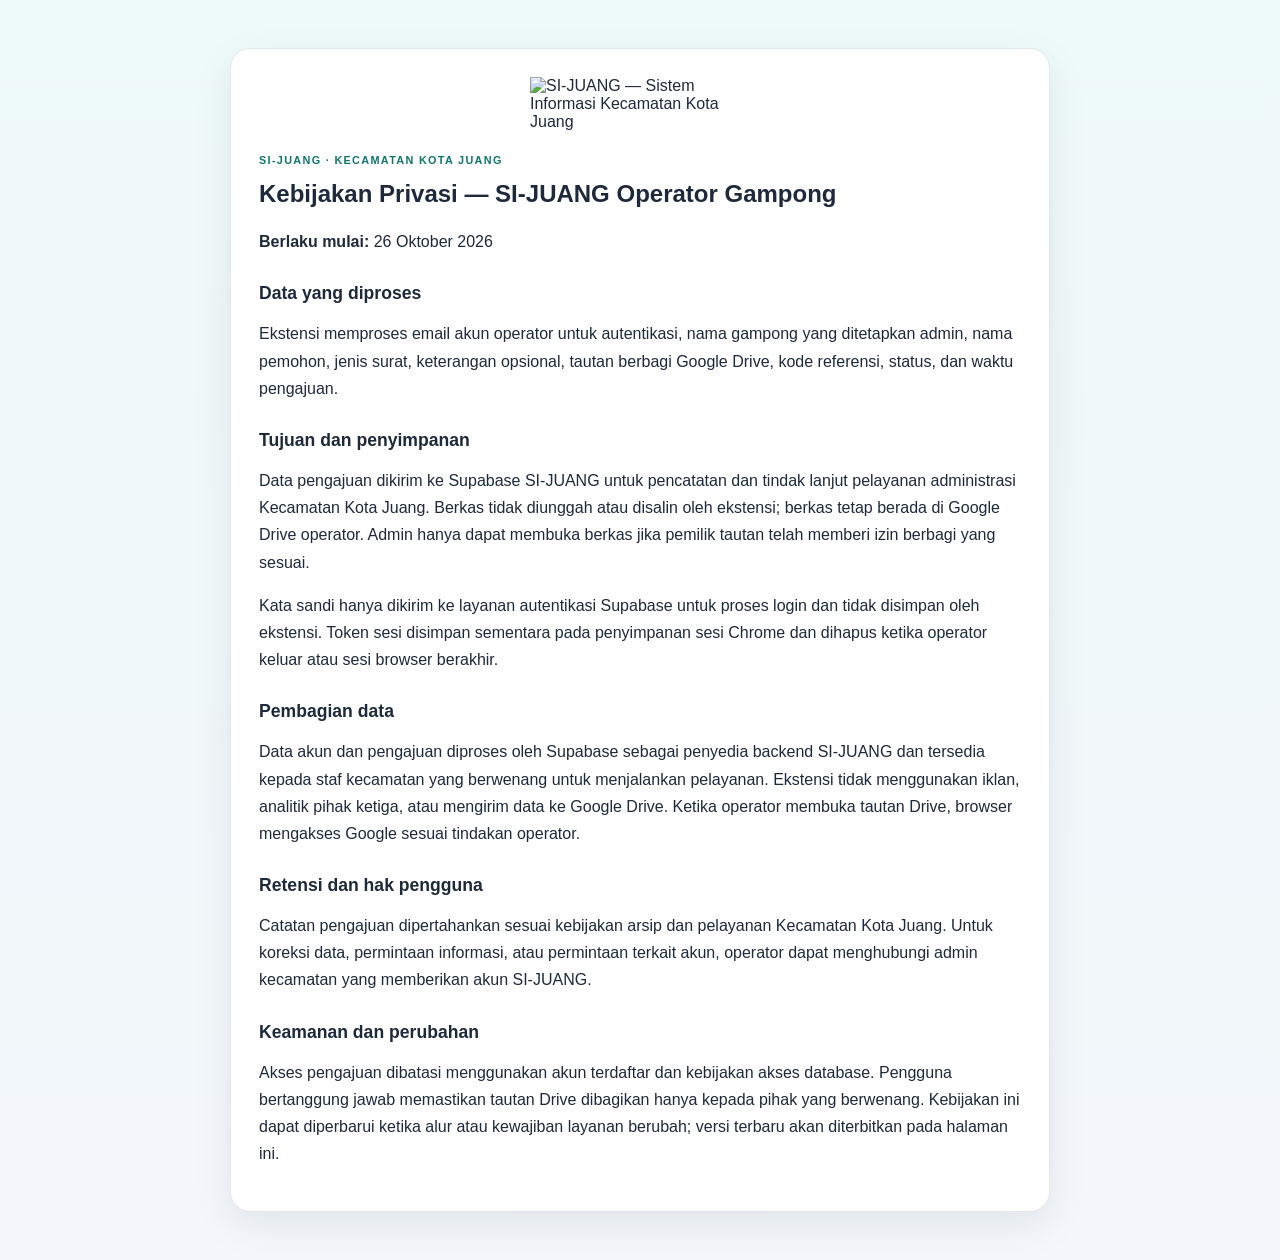
==== privacy.html @ b2eb1e3a "Update SI-JUANG branding" ====
<!doctype html>
<html lang="id">
  <head>
    <meta charset="utf-8" />
    <meta name="viewport" content="width=device-width, initial-scale=1" />
    <meta name="description" content="Kebijakan privasi ekstensi SI-JUANG Operator Gampong." />
    <title>Kebijakan Privasi — SI-JUANG</title>
    <link rel="icon" type="image/png" href="assets/sijuang-icon-48.png" />
    <link rel="stylesheet" href="css/styles.css" />
    <style>
      .privacy-main { width: min(100% - 32px, 820px); margin: 48px auto; }
      .privacy-card { padding: 28px; border: 1px solid var(--line); border-radius: 20px; background: #fff; box-shadow: var(--shadow); }
      .privacy-card h1 { margin-top: 0; }
      .privacy-card h2 { margin-top: 28px; font-size: 1.1rem; }
      .privacy-card p, .privacy-card li { line-height: 1.7; }
    </style>
  </head>
  <body>
    <main class="privacy-main">
      <article class="privacy-card">
        <img src="assets/sijuang-logo.png" alt="SI-JUANG — Sistem Informasi Kecamatan Kota Juang" width="220" style="display:block;max-width:100%;height:auto;margin:0 auto 20px" />
        <p class="login-eyebrow">SI-JUANG · KECAMATAN KOTA JUANG</p>
        <h1>Kebijakan Privasi — SI-JUANG Operator Gampong</h1>
        <p><strong>Berlaku mulai:</strong> 26 Oktober 2026</p>

        <h2>Data yang diproses</h2>
        <p>Ekstensi memproses email akun operator untuk autentikasi, nama gampong yang ditetapkan admin, nama pemohon, jenis surat, keterangan opsional, tautan berbagi Google Drive, kode referensi, status, dan waktu pengajuan.</p>

        <h2>Tujuan dan penyimpanan</h2>
        <p>Data pengajuan dikirim ke Supabase SI-JUANG untuk pencatatan dan tindak lanjut pelayanan administrasi Kecamatan Kota Juang. Berkas tidak diunggah atau disalin oleh ekstensi; berkas tetap berada di Google Drive operator. Admin hanya dapat membuka berkas jika pemilik tautan telah memberi izin berbagi yang sesuai.</p>
        <p>Kata sandi hanya dikirim ke layanan autentikasi Supabase untuk proses login dan tidak disimpan oleh ekstensi. Token sesi disimpan sementara pada penyimpanan sesi Chrome dan dihapus ketika operator keluar atau sesi browser berakhir.</p>

        <h2>Pembagian data</h2>
        <p>Data akun dan pengajuan diproses oleh Supabase sebagai penyedia backend SI-JUANG dan tersedia kepada staf kecamatan yang berwenang untuk menjalankan pelayanan. Ekstensi tidak menggunakan iklan, analitik pihak ketiga, atau mengirim data ke Google Drive. Ketika operator membuka tautan Drive, browser mengakses Google sesuai tindakan operator.</p>

        <h2>Retensi dan hak pengguna</h2>
        <p>Catatan pengajuan dipertahankan sesuai kebijakan arsip dan pelayanan Kecamatan Kota Juang. Untuk koreksi data, permintaan informasi, atau permintaan terkait akun, operator dapat menghubungi admin kecamatan yang memberikan akun SI-JUANG.</p>

        <h2>Keamanan dan perubahan</h2>
        <p>Akses pengajuan dibatasi menggunakan akun terdaftar dan kebijakan akses database. Pengguna bertanggung jawab memastikan tautan Drive dibagikan hanya kepada pihak yang berwenang. Kebijakan ini dapat diperbarui ketika alur atau kewajiban layanan berubah; versi terbaru akan diterbitkan pada halaman ini.</p>
      </article>
    </main>
  </body>
</html>
---- css/styles.css ----
:root {
  --bg: #f4f7fb;
  --panel: #ffffff;
  --panel-alt: #f8fafc;
  --primary: #0f766e;
  --primary-2: #14b8a6;
  --warning: #f59e0b;
  --danger: #ef4444;
  --success: #22c55e;
  --text: #1e293b;
  --muted: #64748b;
  --line: #e2e8f0;
  --shadow: 0 14px 40px rgba(15, 23, 42, 0.08);
}

* { box-sizing: border-box; }
html { scroll-behavior: smooth; }
body {
  margin: 0;
  font-family: "Segoe UI", Arial, sans-serif;
  background: linear-gradient(180deg, #eefaf9 0%, var(--bg) 100%);
  color: var(--text);
}

a { color: inherit; text-decoration: none; }
button, input, select { font: inherit; }
.hidden { display: none !important; }

.login-view {
  min-height: 100vh;
  display: grid;
  place-items: center;
  padding: 24px;
}
.login-card {
  width: min(100%, 440px);
  padding: 30px;
  border: 1px solid var(--line);
  border-radius: 24px;
  background: var(--panel);
  box-shadow: var(--shadow);
}
.login-brand { margin-bottom: 20px; color: #fff; }
.login-eyebrow {
  color: var(--primary);
  font-size: 0.68rem;
  font-weight: 800;
  letter-spacing: 0.12em;
}
.login-card h1 { margin: 8px 0; font-size: 1.7rem; }
.login-card .muted { line-height: 1.6; }
.login-card .stack-form { margin-top: 20px; }
.login-card .primary-btn { width: 100%; margin-top: 10px; }
#loginMessage { line-height: 1.5; }

.app-shell {
  display: flex;
  min-height: 100vh;
}

.sidebar {
  width: 260px;
  background: linear-gradient(180deg, #0f172a 0%, #0f172a 100%);
  color: white;
  padding: 24px 18px;
  position: sticky;
  top: 0;
  height: 100vh;
  overflow-y: auto;
  display: flex;
  flex-direction: column;
}

.brand {
  display: flex;
  align-items: center;
  gap: 12px;
  padding: 8px 10px 18px;
  border-bottom: 1px solid rgba(255,255,255,0.1);
  margin-bottom: 18px;
}

.brand-mark {
  width: 42px; height: 42px; border-radius: 12px;
  background: linear-gradient(135deg, #34d399, #0f766e);
  display: grid; place-items: center; font-weight: 800;
}
.brand h1 { margin: 0; font-size: 1.2rem; }
.brand p { margin: 0; color: #9ec5d7; font-size: 0.65rem; }

.nav-group { margin-top: 18px; }
.nav-group-title {
  font-size: 0.64rem; text-transform: uppercase; letter-spacing: 0.14em; color: #94a3b8; margin: 0 10px 10px;
}
.nav-list { display: flex; flex-direction: column; gap: 8px; }
.nav-item {
  display: flex; align-items: center; gap: 10px; width: 100%; border: 0; background: transparent; color: #cbd5e1; border-radius: 12px; padding: 12px 12px; cursor:pointer; text-align:left; transition: 0.2s ease;
}
.nav-item:hover, .nav-item.active {
  background: rgba(20,184,166,.14); color: #ffffff; transform: translateX(2px);
}
.nav-item .emoji { font-size: 1.1rem; }

.sidebar-footer {
  margin-top: 16px;
  background: rgba(15, 23, 42, 0.72); border:1px solid rgba(255,255,255,.08); border-radius: 16px; padding: 12px;
  flex-shrink: 0;
}
.user-row { display:flex; align-items:center; gap:10px; }
.user-badge {
  width: 38px; height: 38px; border-radius: 12px; background: rgba(52,211,153,.12); border:1px solid rgba(52,211,153,.3); display:grid; place-items: center; color:#7ef5d3; font-weight:800;
}
.user-name { font-weight:700; }
.sidebar-caption { margin-top: 3px; color: #9ec5d7; font-size: 0.68rem; line-height: 1.4; }
.logout-button {
  width: 100%;
  margin-top: 12px;
  padding: 8px 10px;
  border: 1px solid rgba(148,163,184,.3);
  border-radius: 10px;
  background: transparent;
  color: #dfe8f5;
  cursor: pointer;
}
.logout-button:hover { background: rgba(255,255,255,.08); }

.main {
  flex: 1; padding: 20px 24px 40px; min-width: 0;
}
.topbar {
  display:flex; justify-content:space-between; align-items:center; padding: 14px 0 20px;
}
.page-title h2 { margin:0; font-size:1.7rem; }
.page-title p { margin:6px 0 0; color:var(--muted); }
.badge-status {
  background: #ecfdf5; color: #047857; border: 1px solid #bbf7d0; border-radius: 999px; padding: 8px 14px; font-weight:700; font-size: 0.74rem;
}

.dashboard-section { display: grid; gap: 24px; }
.hero-box {
  background: linear-gradient(135deg, #ffffff, #f4fbfb); border:1px solid var(--line); border-radius: 24px; box-shadow: var(--shadow); padding: 22px;
}
.hero-grid {
  display: grid; grid-template-columns: 1.5fr 1fr; gap: 18px; margin-top: 18px;
}

.stats-grid {
  display: grid; grid-template-columns: repeat(4, minmax(140px,1fr)); gap: 14px;
}
.stat-card {
  background: var(--panel); border:1px solid var(--line); border-radius: 18px; padding: 16px; box-shadow: 0 8px 22px rgba(15,23,42,.03);
}
.stat-label { color: var(--muted); font-size: 0.72rem; text-transform: uppercase; letter-spacing: 0.1em; }
.stat-value { font-size: 1.8rem; font-weight: 800; margin-top: 10px; }
.stat-trend { font-size: 0.72rem; margin-top: 6px; color: #0f766e; }
.stat-card.warning .stat-trend { color: #b45309; }
.stat-card.danger .stat-trend { color: #b91c1c; }

.panel {
  background: var(--panel); border:1px solid var(--line); border-radius: 20px; box-shadow: var(--shadow); padding: 18px;
}
.notice-box {
  margin-top: 18px;
  padding: 16px;
  border: 1px solid #fde68a;
  border-radius: 14px;
  background: #fffbeb;
  color: #92400e;
}
.notice-box p { margin-bottom: 0; line-height: 1.6; }
.leaderboard-wrap { margin-top: 18px; }
.status-check form {
  display: flex; gap:10px; margin-top: 12px; flex-wrap: wrap;
}
.status-check input {
  flex: 1; min-width: 180px; padding: 12px 14px; border: 1px solid var(--line); border-radius: 12px;
}
.primary-btn, .secondary-btn, .danger-btn {
  border: 0; border-radius: 12px; padding: 11px 16px; font-weight:700; cursor:pointer; transition: 0.2s ease;
}
.primary-btn {
  background: linear-gradient(135deg, var(--primary), var(--primary-2)); color: white;
}
.primary-btn:hover { filter: brightness(1.02); }
.secondary-btn {
  background: #eef2ff; color: #3730a3; border:1px solid #c7d2fe;
}
.danger-btn {
  background: #fee2e2; color: #b91c1c; border:1px solid #fecaca;
}

.result-box {
  margin-top: 14px; padding: 12px 14px; background: #f8fafc; border:1px solid var(--line); border-radius: 12px; min-height: 48px;
}
.result-box.success { background: #ecfdf5; border-color: #bbf7d0; color:#065f46; }
.result-box.error { background: #fef2f2; border-color: #fecaca; color:#991b1b; }
.result-box.info { background: #eff6ff; border-color: #bfdbfe; color:#1d4ed8; }

.admin-box {
  display: grid; grid-template-columns: 1.2fr 1fr; gap: 18px;
}
.workflow-grid {
  display: grid;
  grid-template-columns: minmax(0, 1fr) minmax(0, 1.2fr);
  gap: 18px;
}
.stack-form {
  display: grid;
  gap: 8px;
  margin-top: 14px;
}
.stack-form label {
  margin-top: 5px;
  font-size: 0.78rem;
  font-weight: 700;
}
.stack-form input,
.stack-form textarea {
  width: 100%;
  padding: 11px 12px;
  border: 1px solid var(--line);
  border-radius: 10px;
  background: #fff;
  color: var(--text);
}
.stack-form textarea {
  resize: vertical;
  line-height: 1.45;
}
.stack-form button {
  justify-self: start;
}
.muted, .small-text {
  color: var(--muted);
  font-size: 0.78rem;
  line-height: 1.5;
}
.small-text {
  min-height: 18px;
  margin-top: -4px;
}
.admin-actions {
  display: flex;
  gap: 10px;
  flex-wrap: wrap;
}
.quick-actions { display:grid; gap:12px; }
.quick-action {
  display:flex; justify-content:space-between; align-items:center; gap:12px; padding:12px 14px; border:1px solid var(--line); border-radius: 14px; background: var(--panel-alt);
}
.quick-action strong { display:block; }
.quick-action small { color: var(--muted); }

.table-wrap {
  overflow: auto; background: var(--panel); border:1px solid var(--line); border-radius: 22px; box-shadow: var(--shadow);
}
table { width:100%; border-collapse: collapse; min-width: 760px; }
th, td { padding: 14px 16px; border-bottom:1px solid var(--line); text-align:left; }
th {
  background: #f8fafc; color: var(--muted); text-transform: uppercase; letter-spacing: 0.08em; font-size: 0.7rem;
}
.status-pill {
  display:inline-flex; align-items:center; justify-content:center; padding:6px 10px; border-radius: 999px; font-size:0.72rem; font-weight:700;
}
.status-verifikasi { background: #fff7ed; color: #b45309; }
.status-srikandi { background: #eff6ff; color: #1d4ed8; }
.status-selesai { background: #ecfdf5; color: #047857; }
.status-ditolak { background: #fef2f2; color: #b91c1c; }
.status-batal { background: #f3f4f6; color: #4b5563; }

.link-btn {
  display:inline-flex; align-items:center; gap:8px; background: #eff6ff; color: #1d4ed8; border:1px solid #bfdbfe; border-radius: 10px; padding: 8px 12px; font-weight:700; font-size: 0.76rem;
}
.link-btn:hover { background:#dbeafe; }

@media (max-width: 980px) {
  .app-shell { display:block; }
  .sidebar { position: relative; width:100%; height:auto; }
  .main { padding-top: 0; }
  .hero-grid, .admin-box { grid-template-columns:1fr; }
  .workflow-grid { grid-template-columns: 1fr; }
}

@media (max-width: 640px) {
  .stats-grid { grid-template-columns: repeat(2, minmax(120px,1fr)); }
  .topbar { align-items:flex-start; flex-direction:column; gap:12px; }
}
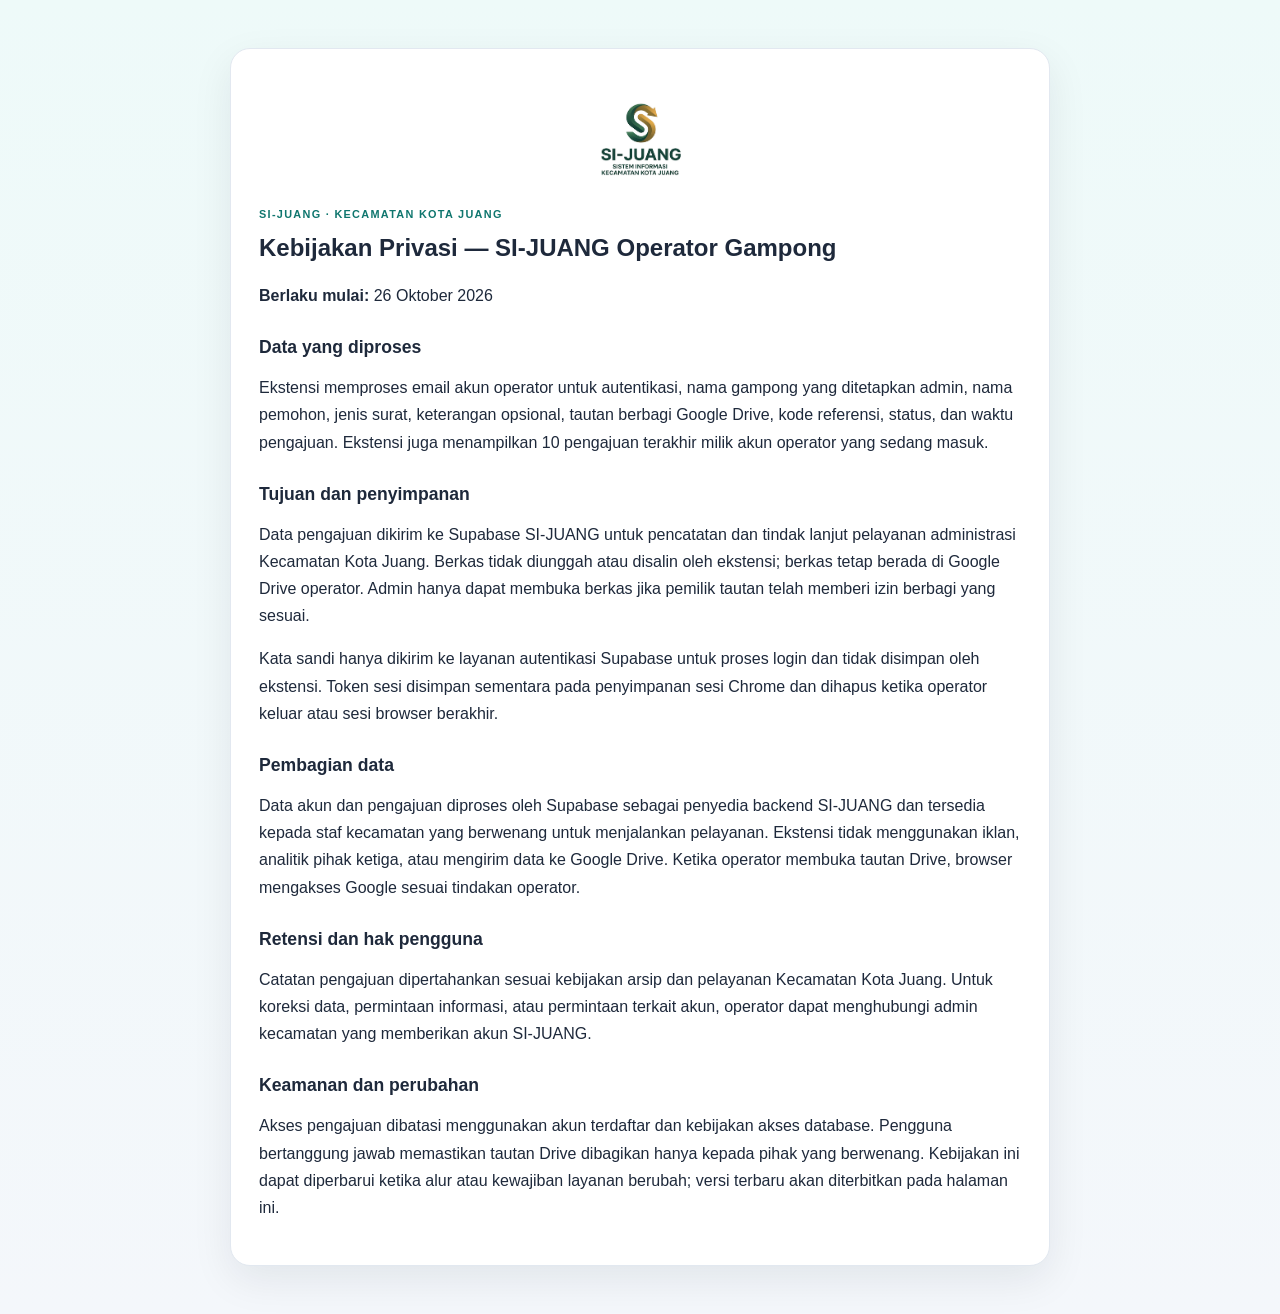
==== commit 9e393db8: "Document operator history and privacy" ====
--- a/privacy.html
+++ b/privacy.html
@@ -24,7 +24,7 @@
         <p><strong>Berlaku mulai:</strong> 26 Oktober 2026</p>
 
         <h2>Data yang diproses</h2>
-        <p>Ekstensi memproses email akun operator untuk autentikasi, nama gampong yang ditetapkan admin, nama pemohon, jenis surat, keterangan opsional, tautan berbagi Google Drive, kode referensi, status, dan waktu pengajuan.</p>
+        <p>Ekstensi memproses email akun operator untuk autentikasi, nama gampong yang ditetapkan admin, nama pemohon, jenis surat, keterangan opsional, tautan berbagi Google Drive, kode referensi, status, dan waktu pengajuan. Ekstensi juga menampilkan 10 pengajuan terakhir milik akun operator yang sedang masuk.</p>
 
         <h2>Tujuan dan penyimpanan</h2>
         <p>Data pengajuan dikirim ke Supabase SI-JUANG untuk pencatatan dan tindak lanjut pelayanan administrasi Kecamatan Kota Juang. Berkas tidak diunggah atau disalin oleh ekstensi; berkas tetap berada di Google Drive operator. Admin hanya dapat membuka berkas jika pemilik tautan telah memberi izin berbagi yang sesuai.</p>
--- a/css/styles.css
+++ b/css/styles.css
@@ -40,7 +40,16 @@
   background: var(--panel);
   box-shadow: var(--shadow);
 }
-.login-brand { margin-bottom: 20px; color: #fff; }
+.brand-logo { display: block; object-fit: contain; }
+.login-brand { width: min(100%, 220px); height: auto; margin: 0 auto 20px; }
+.sidebar-brand {
+  width: 46px;
+  height: 46px;
+  flex: 0 0 46px;
+  border-radius: 12px;
+  background: #fff;
+  padding: 3px;
+}
 .login-eyebrow {
   color: var(--primary);
   font-size: 0.68rem;
@@ -80,11 +89,6 @@
   margin-bottom: 18px;
 }
 
-.brand-mark {
-  width: 42px; height: 42px; border-radius: 12px;
-  background: linear-gradient(135deg, #34d399, #0f766e);
-  display: grid; place-items: center; font-weight: 800;
-}
 .brand h1 { margin: 0; font-size: 1.2rem; }
 .brand p { margin: 0; color: #9ec5d7; font-size: 0.65rem; }
 
